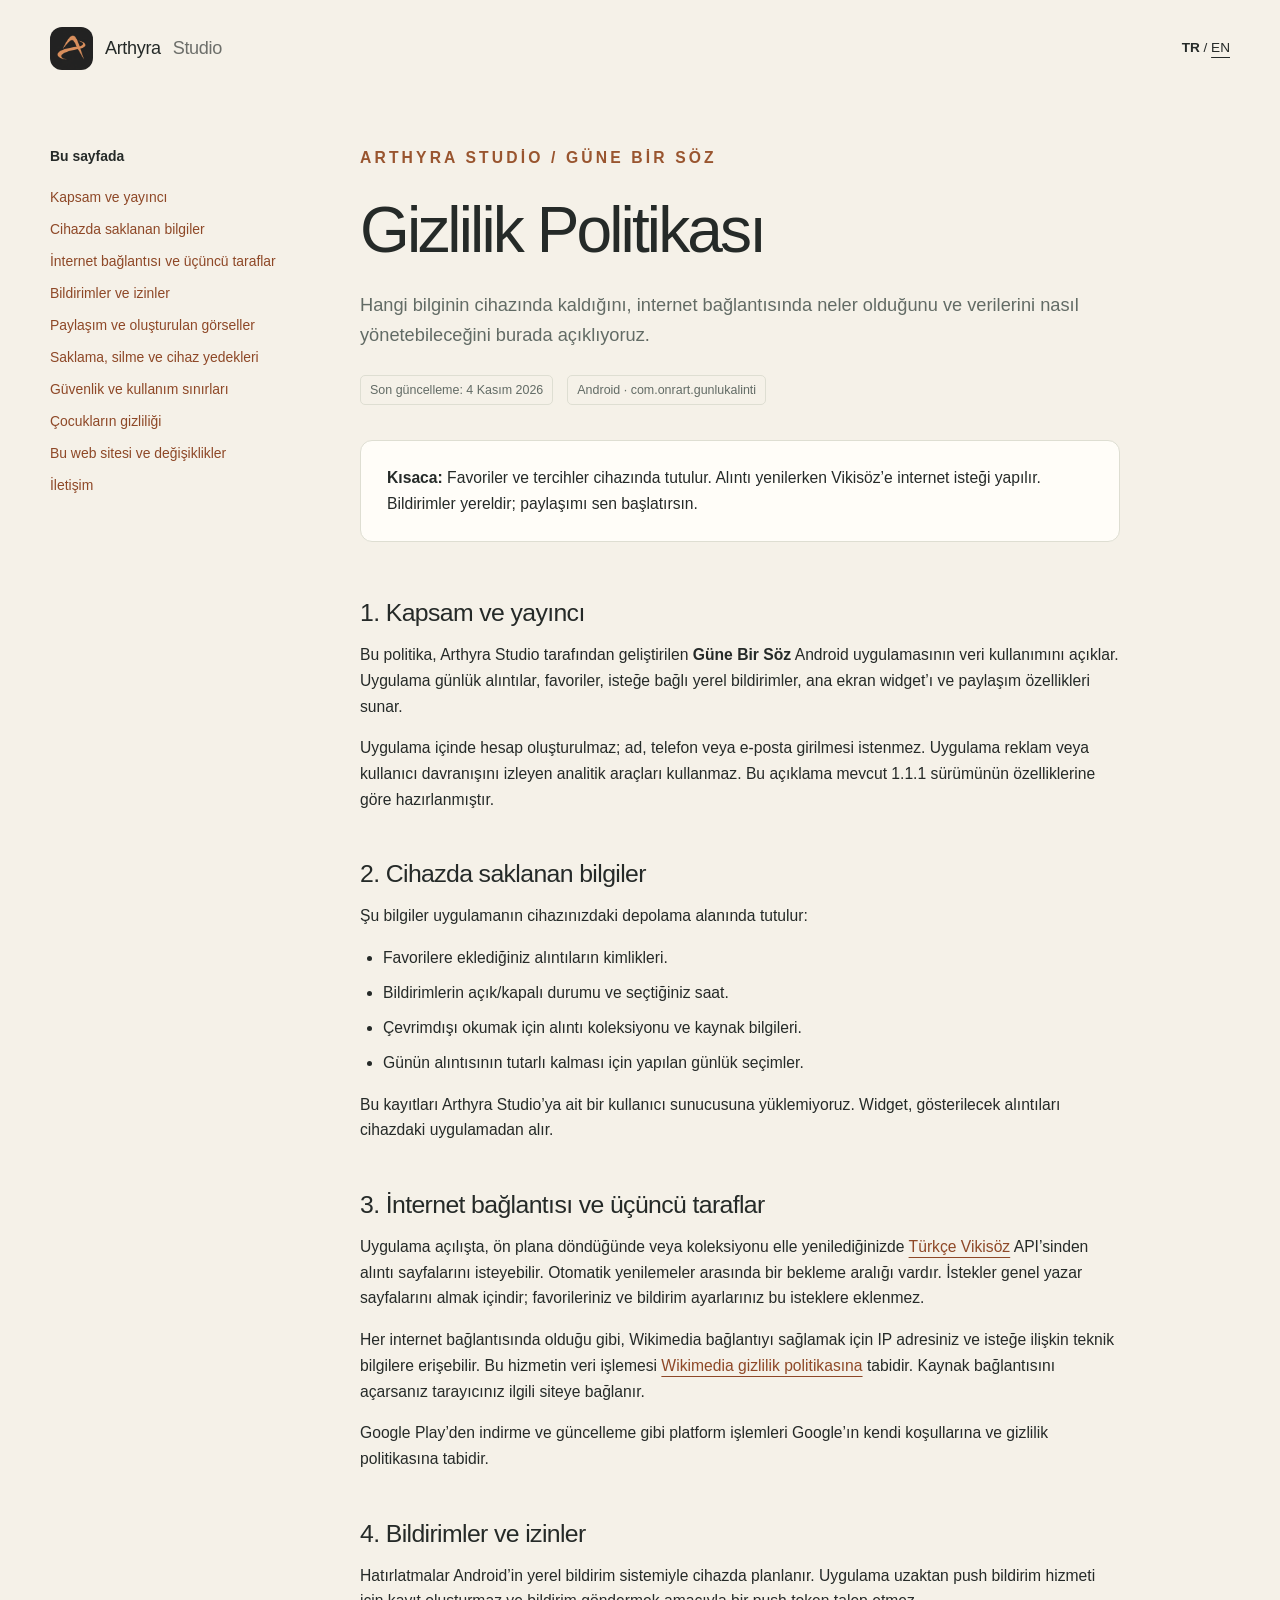
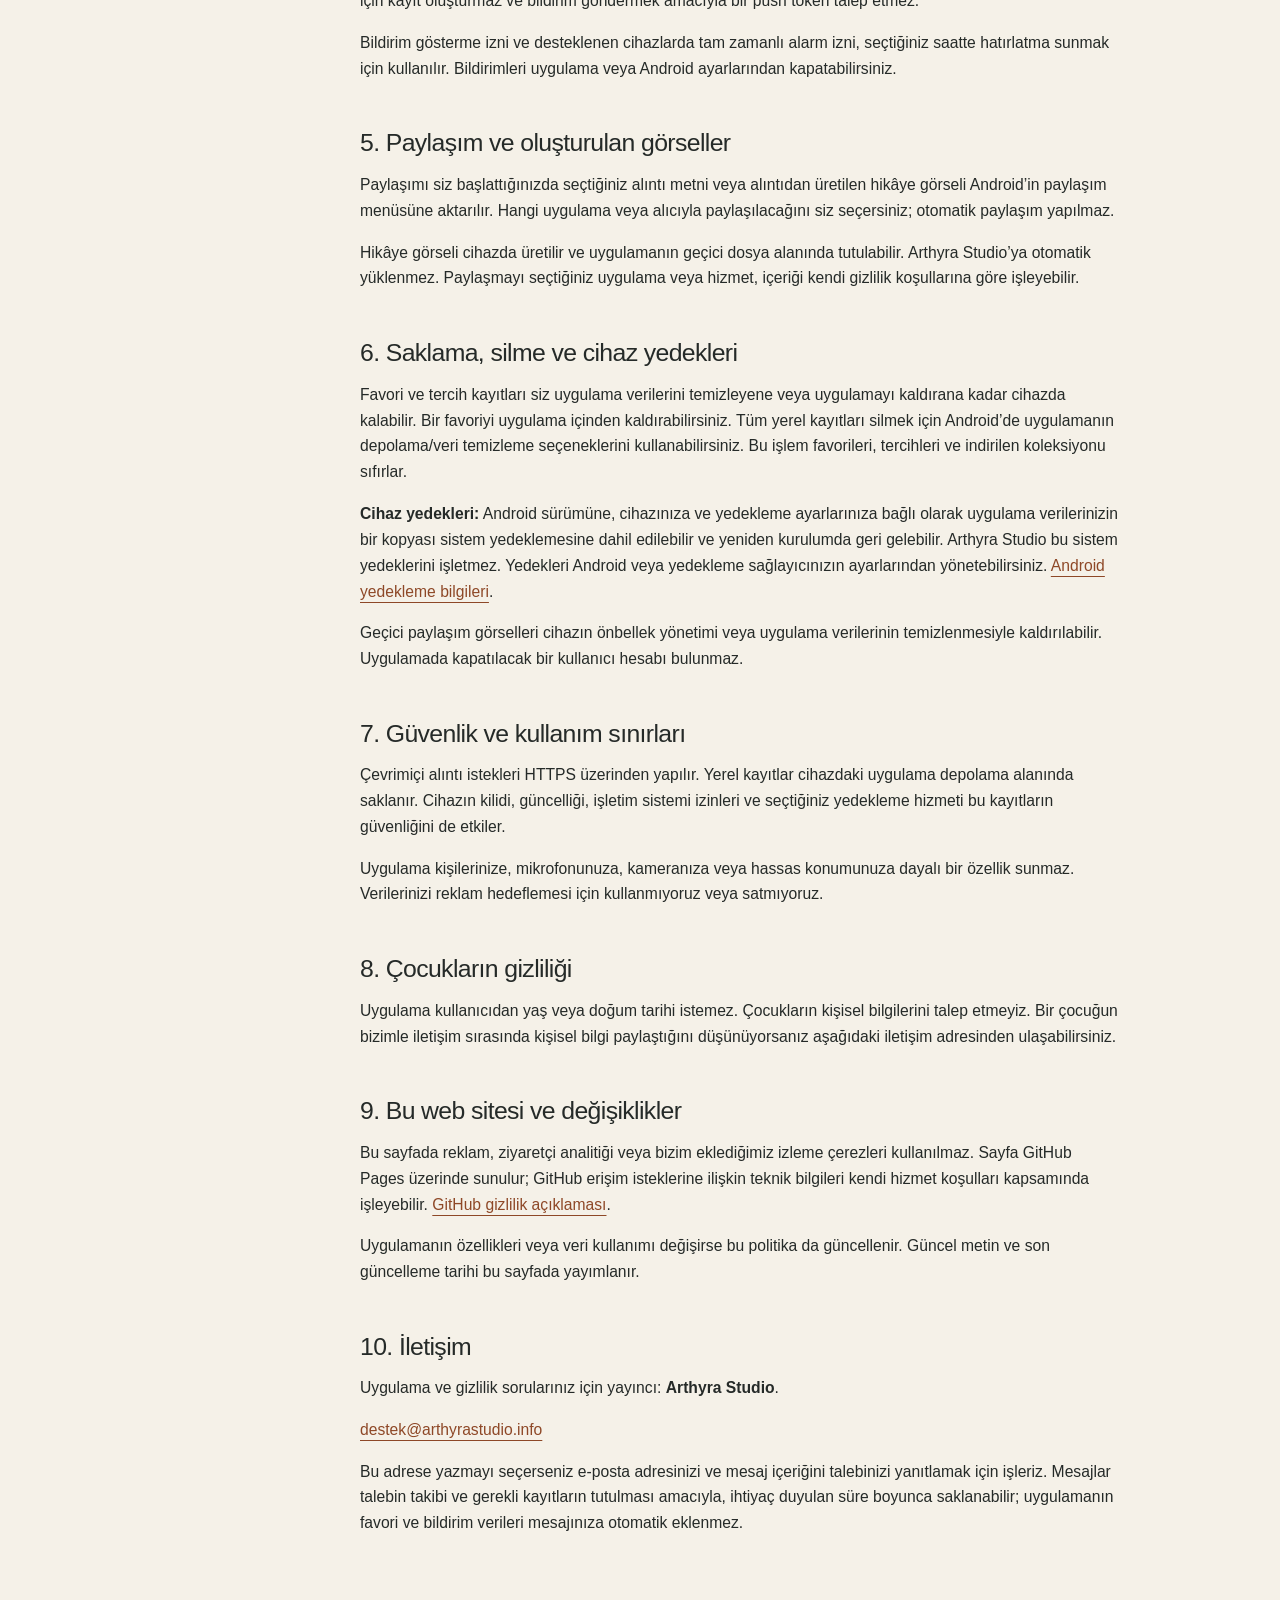
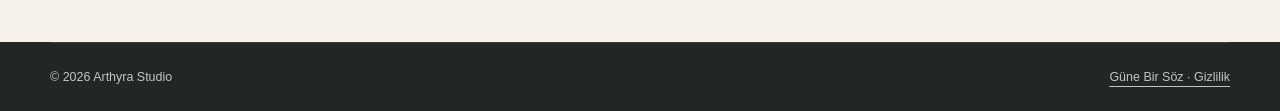
==== docs/gunebirsoz/gizlilik/index.html @ c666ee83 "Arthyra Studio sitesi ve Güne Bir Söz gizlilik politikaları" ====
<!doctype html><html lang="tr"><head><meta charset="utf-8"><meta name="viewport" content="width=device-width,initial-scale=1"><title>Güne Bir Söz — Gizlilik Politikası | Arthyra Studio</title><meta name="description" content="Hangi bilginin cihazında kaldığını, internet bağlantısında neler olduğunu ve verilerini nasıl yönetebileceğini burada açıklıyoruz."><meta name="theme-color" content="#222724"><link rel="icon" type="image/png" href="../../assets/arthyra-icon.png"><link rel="stylesheet" href="../../assets/site.css"></head><body><a class="skip" href="#main">İçeriğe geç</a><header class="wrap header"><a class="brand" href="../../" aria-label="Arthyra Studio"><img src="../../assets/arthyra-icon.png" width="43" height="43" alt="">Arthyra <span>Studio</span></a><nav class="language" aria-label="Language"><a href="../gizlilik/" aria-current="page" lang="tr">TR</a> / <a href="../privacy/" lang="en">EN</a></nav></header><main class="wrap policy" id="main"><div class="policy-layout"><aside class="policy-index" aria-label="İçindekiler"><strong>Bu sayfada</strong><a href="#kapsam">Kapsam ve yayıncı</a><a href="#yerel">Cihazda saklanan bilgiler</a><a href="#internet">İnternet bağlantısı ve üçüncü taraflar</a><a href="#bildirim">Bildirimler ve izinler</a><a href="#paylasim">Paylaşım ve oluşturulan görseller</a><a href="#saklama">Saklama, silme ve cihaz yedekleri</a><a href="#guvenlik">Güvenlik ve kullanım sınırları</a><a href="#cocuklar">Çocukların gizliliği</a><a href="#site">Bu web sitesi ve değişiklikler</a><a href="#iletisim">İletişim</a></aside><article><p class="eyebrow">Arthyra Studio / Güne Bir Söz</p><h1>Gizlilik Politikası</h1><p class="lead">Hangi bilginin cihazında kaldığını, internet bağlantısında neler olduğunu ve verilerini nasıl yönetebileceğini burada açıklıyoruz.</p><div class="meta"><span>Son güncelleme: 4 Kasım 2026</span><span>Android · com.onrart.gunlukalinti</span></div><div class="summary"><p><strong>Kısaca:</strong> Favoriler ve tercihler cihazında tutulur. Alıntı yenilerken Vikisöz’e internet isteği yapılır. Bildirimler yereldir; paylaşımı sen başlatırsın.</p></div><section aria-labelledby="kapsam"><h2 id="kapsam">1. Kapsam ve yayıncı</h2><p>Bu politika, Arthyra Studio tarafından geliştirilen <strong>Güne Bir Söz</strong> Android uygulamasının veri kullanımını açıklar. Uygulama günlük alıntılar, favoriler, isteğe bağlı yerel bildirimler, ana ekran widget’ı ve paylaşım özellikleri sunar.</p><p>Uygulama içinde hesap oluşturulmaz; ad, telefon veya e-posta girilmesi istenmez. Uygulama reklam veya kullanıcı davranışını izleyen analitik araçları kullanmaz. Bu açıklama mevcut 1.1.1 sürümünün özelliklerine göre hazırlanmıştır.</p></section><section aria-labelledby="yerel"><h2 id="yerel">2. Cihazda saklanan bilgiler</h2><p>Şu bilgiler uygulamanın cihazınızdaki depolama alanında tutulur:</p><ul><li>Favorilere eklediğiniz alıntıların kimlikleri.</li><li>Bildirimlerin açık/kapalı durumu ve seçtiğiniz saat.</li><li>Çevrimdışı okumak için alıntı koleksiyonu ve kaynak bilgileri.</li><li>Günün alıntısının tutarlı kalması için yapılan günlük seçimler.</li></ul><p>Bu kayıtları Arthyra Studio’ya ait bir kullanıcı sunucusuna yüklemiyoruz. Widget, gösterilecek alıntıları cihazdaki uygulamadan alır.</p></section><section aria-labelledby="internet"><h2 id="internet">3. İnternet bağlantısı ve üçüncü taraflar</h2><p>Uygulama açılışta, ön plana döndüğünde veya koleksiyonu elle yenilediğinizde <a href="https://tr.wikiquote.org/">Türkçe Vikisöz</a> API’sinden alıntı sayfalarını isteyebilir. Otomatik yenilemeler arasında bir bekleme aralığı vardır. İstekler genel yazar sayfalarını almak içindir; favorileriniz ve bildirim ayarlarınız bu isteklere eklenmez.</p><p>Her internet bağlantısında olduğu gibi, Wikimedia bağlantıyı sağlamak için IP adresiniz ve isteğe ilişkin teknik bilgilere erişebilir. Bu hizmetin veri işlemesi <a href="https://foundation.wikimedia.org/wiki/Policy:Privacy_policy">Wikimedia gizlilik politikasına</a> tabidir. Kaynak bağlantısını açarsanız tarayıcınız ilgili siteye bağlanır.</p><p>Google Play’den indirme ve güncelleme gibi platform işlemleri Google’ın kendi koşullarına ve gizlilik politikasına tabidir.</p></section><section aria-labelledby="bildirim"><h2 id="bildirim">4. Bildirimler ve izinler</h2><p>Hatırlatmalar Android’in yerel bildirim sistemiyle cihazda planlanır. Uygulama uzaktan push bildirim hizmeti için kayıt oluşturmaz ve bildirim göndermek amacıyla bir push token talep etmez.</p><p>Bildirim gösterme izni ve desteklenen cihazlarda tam zamanlı alarm izni, seçtiğiniz saatte hatırlatma sunmak için kullanılır. Bildirimleri uygulama veya Android ayarlarından kapatabilirsiniz.</p></section><section aria-labelledby="paylasim"><h2 id="paylasim">5. Paylaşım ve oluşturulan görseller</h2><p>Paylaşımı siz başlattığınızda seçtiğiniz alıntı metni veya alıntıdan üretilen hikâye görseli Android’in paylaşım menüsüne aktarılır. Hangi uygulama veya alıcıyla paylaşılacağını siz seçersiniz; otomatik paylaşım yapılmaz.</p><p>Hikâye görseli cihazda üretilir ve uygulamanın geçici dosya alanında tutulabilir. Arthyra Studio’ya otomatik yüklenmez. Paylaşmayı seçtiğiniz uygulama veya hizmet, içeriği kendi gizlilik koşullarına göre işleyebilir.</p></section><section aria-labelledby="saklama"><h2 id="saklama">6. Saklama, silme ve cihaz yedekleri</h2><p>Favori ve tercih kayıtları siz uygulama verilerini temizleyene veya uygulamayı kaldırana kadar cihazda kalabilir. Bir favoriyi uygulama içinden kaldırabilirsiniz. Tüm yerel kayıtları silmek için Android’de uygulamanın depolama/veri temizleme seçeneklerini kullanabilirsiniz. Bu işlem favorileri, tercihleri ve indirilen koleksiyonu sıfırlar.</p><p><strong>Cihaz yedekleri:</strong> Android sürümüne, cihazınıza ve yedekleme ayarlarınıza bağlı olarak uygulama verilerinizin bir kopyası sistem yedeklemesine dahil edilebilir ve yeniden kurulumda geri gelebilir. Arthyra Studio bu sistem yedeklerini işletmez. Yedekleri Android veya yedekleme sağlayıcınızın ayarlarından yönetebilirsiniz. <a href="https://support.google.com/android/answer/2819582?hl=tr">Android yedekleme bilgileri</a>.</p><p>Geçici paylaşım görselleri cihazın önbellek yönetimi veya uygulama verilerinin temizlenmesiyle kaldırılabilir. Uygulamada kapatılacak bir kullanıcı hesabı bulunmaz.</p></section><section aria-labelledby="guvenlik"><h2 id="guvenlik">7. Güvenlik ve kullanım sınırları</h2><p>Çevrimiçi alıntı istekleri HTTPS üzerinden yapılır. Yerel kayıtlar cihazdaki uygulama depolama alanında saklanır. Cihazın kilidi, güncelliği, işletim sistemi izinleri ve seçtiğiniz yedekleme hizmeti bu kayıtların güvenliğini de etkiler.</p><p>Uygulama kişilerinize, mikrofonunuza, kameranıza veya hassas konumunuza dayalı bir özellik sunmaz. Verilerinizi reklam hedeflemesi için kullanmıyoruz veya satmıyoruz.</p></section><section aria-labelledby="cocuklar"><h2 id="cocuklar">8. Çocukların gizliliği</h2><p>Uygulama kullanıcıdan yaş veya doğum tarihi istemez. Çocukların kişisel bilgilerini talep etmeyiz. Bir çocuğun bizimle iletişim sırasında kişisel bilgi paylaştığını düşünüyorsanız aşağıdaki iletişim adresinden ulaşabilirsiniz.</p></section><section aria-labelledby="site"><h2 id="site">9. Bu web sitesi ve değişiklikler</h2><p>Bu sayfada reklam, ziyaretçi analitiği veya bizim eklediğimiz izleme çerezleri kullanılmaz. Sayfa GitHub Pages üzerinde sunulur; GitHub erişim isteklerine ilişkin teknik bilgileri kendi hizmet koşulları kapsamında işleyebilir. <a href="https://docs.github.com/en/site-policy/privacy-policies/github-general-privacy-statement">GitHub gizlilik açıklaması</a>.</p><p>Uygulamanın özellikleri veya veri kullanımı değişirse bu politika da güncellenir. Güncel metin ve son güncelleme tarihi bu sayfada yayımlanır.</p></section><section aria-labelledby="iletisim"><h2 id="iletisim">10. İletişim</h2><p>Uygulama ve gizlilik sorularınız için yayıncı: <strong>Arthyra Studio</strong>.</p><p><a href="mailto:destek@arthyrastudio.info">destek@arthyrastudio.info</a></p><p>Bu adrese yazmayı seçerseniz e-posta adresinizi ve mesaj içeriğini talebinizi yanıtlamak için işleriz. Mesajlar talebin takibi ve gerekli kayıtların tutulması amacıyla, ihtiyaç duyulan süre boyunca saklanabilir; uygulamanın favori ve bildirim verileri mesajınıza otomatik eklenmez.</p></section></article></div></main><div class="dark"><footer class="wrap footer"><span>© 2026 Arthyra Studio</span><a href="../../gunebirsoz/gizlilik/">Güne Bir Söz · Gizlilik</a></footer></div></body></html>
---- docs/assets/site.css ----
@charset "UTF-8";
:root{--ink:#252a28;--muted:#626b65;--cream:#f5f1e8;--paper:#fffdf8;--copper:#e7aa7b;--line:#deded2;--dark:#222724;--darkmuted:#b9c2ba;color-scheme:light;font-family:Inter,"Segoe UI",Arial,sans-serif}*{box-sizing:border-box}html{scroll-behavior:smooth}body{margin:0;color:var(--ink);background:var(--cream);line-height:1.65}a{color:inherit;text-underline-offset:5px}a:focus-visible,summary:focus-visible{outline:3px solid #b7562f;outline-offset:6px}img{max-width:100%;height:auto}h1,h2,h3,p{margin-top:0}h1,h2{line-height:1.12;letter-spacing:-.045em}h1{font-size:clamp(3rem,6.6vw,6.4rem);font-weight:500}h2{font-size:clamp(2rem,4vw,3.3rem);font-weight:500}h3{font-size:1.25rem}button,a{touch-action:manipulation}.wrap{width:min(1180px,calc(100% - 64px));margin:auto}.skip{position:absolute;left:16px;top:-100px;padding:12px;background:white;color:#222;z-index:20}.skip:focus{top:16px}.draft{padding:8px 20px;background:#f0d5bc;text-align:center;color:#4e3526;font-size:.83rem}.header{display:flex;align-items:center;justify-content:space-between;gap:24px;padding:27px 0}.brand{display:inline-flex;align-items:center;gap:12px;text-decoration:none;font-size:1.13rem;letter-spacing:-.02em;white-space:nowrap}.brand img{width:43px;height:43px;border-radius:12px}.brand span{font-weight:400;opacity:.65}.nav{display:flex;flex-wrap:wrap;gap:28px;font-size:.9rem}.nav a{text-decoration:none}.nav a:hover{text-decoration:underline}.dark{background:var(--dark);color:var(--cream)}.hero{display:grid;grid-template-columns:1.35fr .75fr;align-items:center;gap:50px;padding:80px 0 105px}.eyebrow{text-transform:uppercase;letter-spacing:.2em;font-size:.72rem;font-weight:650;margin-bottom:24px;color:var(--copper)}.hero h1{max-width:800px;margin-bottom:28px}.hero h1 em{color:var(--copper);font-family:Georgia,serif;font-weight:400}.intro{max-width:560px;font-size:1.12rem;color:#c5ccc5;margin-bottom:36px}.arrowlink{display:inline-flex;align-items:center;gap:30px;text-decoration:none;border-bottom:1px solid #9cafa260;padding-bottom:10px}.arrowlink span{color:var(--copper);font-size:1.5rem}.hero-mark{border:1px solid #d0bca52b;border-radius:38px;padding:25px;background:#272727;transform:rotate(-5deg);box-shadow:0 25px 60px #0002}.hero-mark img{display:block;transform:rotate(5deg);border-radius:18px}.section{padding:86px 0}.section-head{display:flex;justify-content:space-between;align-items:end;gap:30px;margin-bottom:40px}.section-head p{max-width:360px;color:var(--muted);font-size:.95rem}.section-head h2{margin-bottom:0}.section .eyebrow,.policy .eyebrow{color:#99552f}.app{display:grid;grid-template-columns:1fr 1fr;gap:70px;align-items:center;padding:46px;border:1px solid var(--line);border-radius:28px;background:var(--paper)}.app-header{display:flex;align-items:center;gap:18px;margin-bottom:22px}.app-header img{width:72px;border-radius:19px}.app-header h3{font-size:1.9rem;letter-spacing:-.04em;margin-bottom:1px}.app-header p{font-size:.85rem;color:var(--muted);margin-bottom:0}.features{list-style:none;padding:0;display:grid;grid-template-columns:1fr 1fr;gap:12px 24px;margin:25px 0 32px;font-size:.92rem}.features li:before{content:"↗";color:#a75733;margin-right:10px}.button{display:inline-block;background:var(--ink);color:var(--paper);padding:13px 21px;border-radius:8px;font-size:.9rem;text-decoration:none}.button:hover{background:#3c4840}.quote-sample{position:relative;background:#f3e9dc;padding:39px;border-radius:20px;border:1px solid #eadcc8}.quote-sample .small{font-size:.75rem;color:#8f6c53;letter-spacing:.14em;text-transform:uppercase}.quote-sample blockquote{font:clamp(1.55rem,2.5vw,2.1rem)/1.4 Georgia,serif;letter-spacing:-.02em;margin:25px 0;color:#4c392c}.quote-sample cite{font-style:normal;font-size:.9rem;color:#9b512e}.quote-caption{margin:20px 0 0;font-size:.72rem;color:#8e7f70}.principles{border-top:1px solid var(--line);display:grid;grid-template-columns:1fr 1fr 1fr;gap:45px;padding-top:36px}.number{color:#a55935;letter-spacing:.12em;font-size:.75rem}.principles h3{margin:18px 0 10px}.principles p{color:var(--muted);font-size:.94rem}.contact{padding:68px 0;display:flex;align-items:center;justify-content:space-between;gap:35px;border-top:1px solid var(--line)}.contact h2{font-size:2.3rem;margin-bottom:12px}.contact p{margin-bottom:0;color:var(--muted)}.contact-address{font-size:clamp(1rem,2.7vw,1.5rem);overflow-wrap:anywhere}.footer{padding:24px 0;border-top:1px solid #ffffff1c;display:flex;justify-content:space-between;gap:30px;color:#c0c7c0;font-size:.78rem}.footer a{color:inherit}.policy{padding:48px 0 90px}.policy-layout{display:grid;grid-template-columns:240px minmax(0,760px);gap:70px;align-items:start}.policy-index{position:sticky;top:35px;font-size:.87rem}.policy-index strong{display:block;margin-bottom:18px}.policy-index a{display:block;margin:9px 0;color:var(--muted);text-decoration:none}.policy-index a:hover{color:var(--ink);text-decoration:underline}.policy h1{font-size:clamp(2.5rem,5vw,4.4rem);margin:15px 0 23px}.policy .lead{font-size:1.14rem;color:var(--muted)}.meta{display:flex;gap:14px;flex-wrap:wrap;font-size:.78rem;color:var(--muted);margin:25px 0 35px}.meta span{border:1px solid var(--line);border-radius:5px;padding:4px 9px}.policy h2{font-size:1.55rem;letter-spacing:-.025em;padding-top:32px;margin:15px 0 15px;scroll-margin-top:25px}.policy p,.policy li{font-size:.98rem}.policy ul{padding-left:23px}.policy li{margin:9px 0}.policy a{color:#8e4827;overflow-wrap:anywhere}.summary{padding:24px 26px;background:var(--paper);border:1px solid var(--line);border-radius:12px;margin:25px 0}.summary p:last-child{margin-bottom:0}.policy .fine{font-size:.85rem;color:var(--muted)}.language{white-space:nowrap;font-size:.85rem}.language a[aria-current]{font-weight:700;text-decoration:none}.missing-contact{border-bottom:1px dashed #b15c33;padding-bottom:5px;color:#8a4f2d}.policy table{border-collapse:collapse;width:100%;font-size:.91rem;margin:22px 0}.policy th,.policy td{padding:12px 10px;text-align:left;border-bottom:1px solid var(--line);vertical-align:top}.policy th{font-weight:600}.policy th:first-child,.policy td:first-child{padding-left:0}.policy td:last-child,.policy th:last-child{padding-right:0}
@media(max-width:900px){.wrap{width:min(100% - 40px,760px)}.hero{grid-template-columns:1fr .6fr;gap:25px;padding:55px 0 70px}.hero-mark{padding:12px;border-radius:24px}.app{gap:30px;padding:28px}.policy-layout{grid-template-columns:1fr;gap:20px}.policy-index{position:static;border-bottom:1px solid var(--line);padding-bottom:18px;display:flex;flex-wrap:wrap;gap:6px 18px}.policy-index strong{width:100%;margin-bottom:4px}.policy-index a{margin:3px 0}.principles{gap:25px}.section{padding:60px 0}}
@media(max-width:640px){.header{padding:20px 0;align-items:flex-start}.brand{font-size:1rem;gap:9px}.brand img{width:35px;height:35px}.nav{gap:10px 16px;justify-content:flex-end;font-size:.8rem;max-width:150px}.hero{grid-template-columns:1fr;padding:40px 0 55px}.hero h1{font-size:3.45rem}.hero-mark{display:none}.intro{font-size:1.03rem}.section-head{display:block}.section-head p{margin-top:20px}.app{grid-template-columns:1fr;padding:23px;gap:28px}.quote-sample{padding:28px}.features{gap:10px 14px;font-size:.85rem}.principles{grid-template-columns:1fr;gap:15px}.principles h3{margin-top:9px}.contact{display:block;padding:42px 0}.contact-address{margin-top:24px}.footer{flex-direction:column;gap:8px}.policy{padding-top:23px}.policy h1{font-size:2.7rem}.policy-index{font-size:.79rem}.policy td,.policy th{font-size:.82rem;padding:10px 7px}.language{font-size:.8rem}.summary{padding:19px}.policy h2{padding-top:23px}.draft{font-size:.72rem}.policy .lead{font-size:1.03rem}}
@media(prefers-reduced-motion:reduce){html{scroll-behavior:auto}*,*:before,*:after{animation:none!important;transition:none!important}}
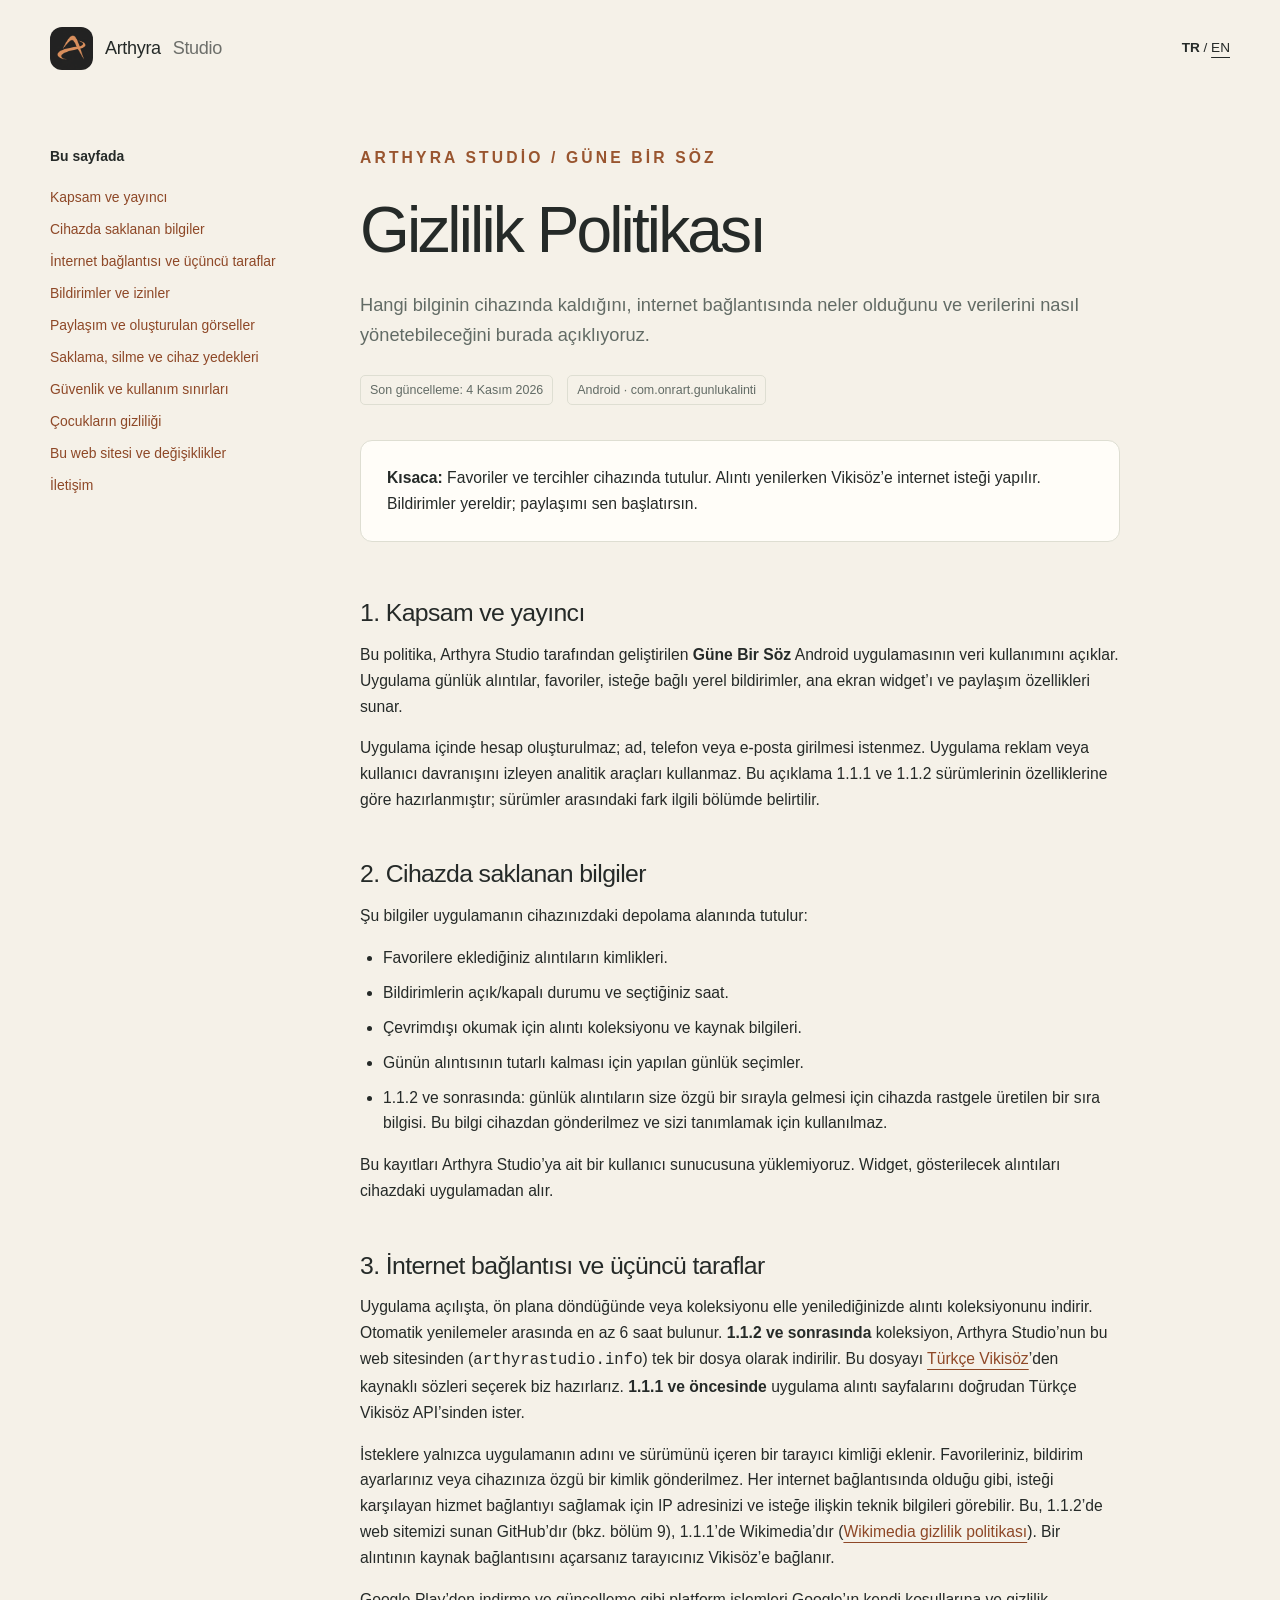
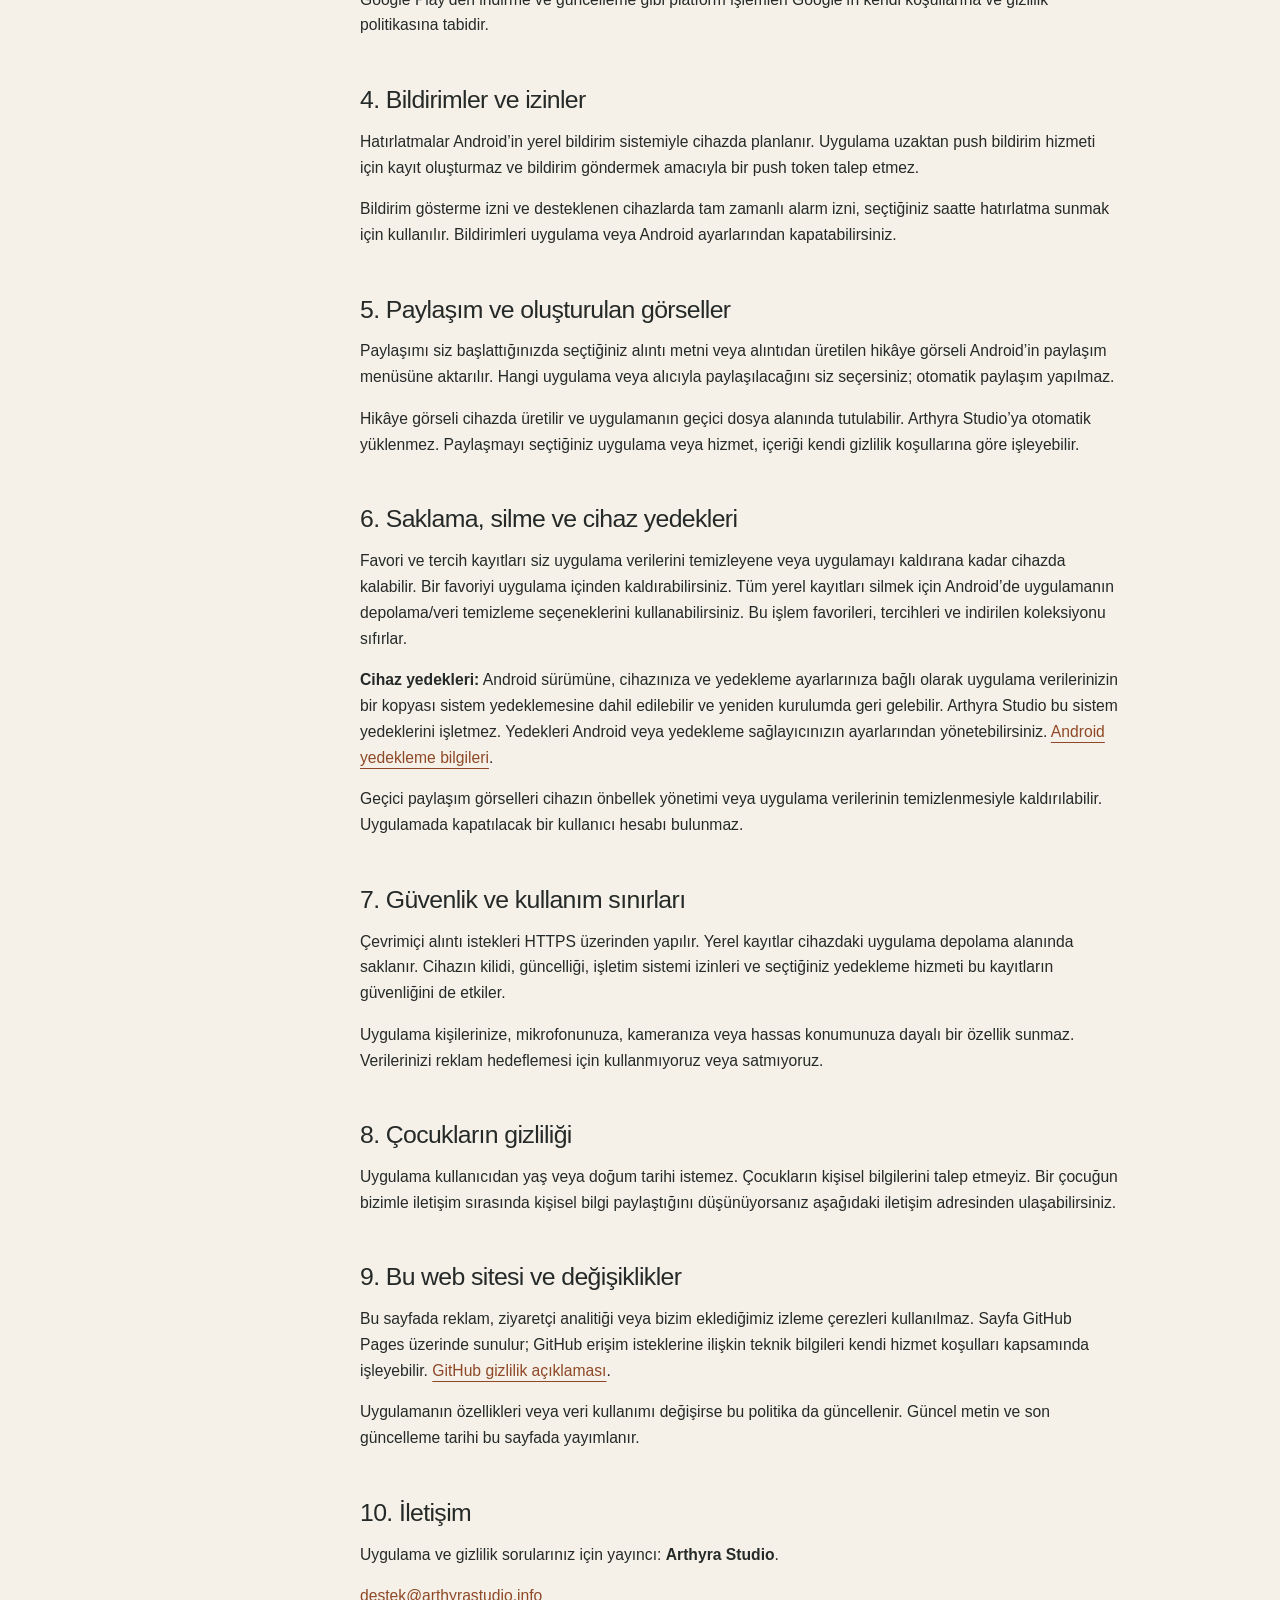
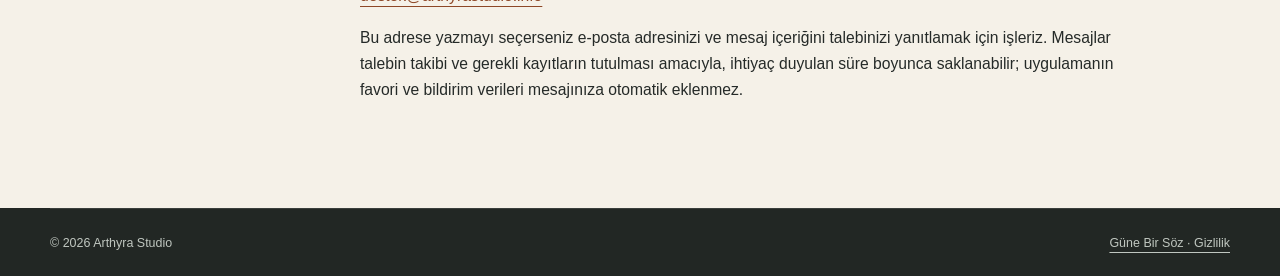
==== commit fe21f752: "Güne Bir Söz söz kataloğunu yayımla, gizlilik metnini güncelle docs/gunebirsoz/sozler-v1.json: Türkç" ====
--- a/docs/gunebirsoz/gizlilik/index.html
+++ b/docs/gunebirsoz/gizlilik/index.html
@@ -1 +1 @@
-<!doctype html><html lang="tr"><head><meta charset="utf-8"><meta name="viewport" content="width=device-width,initial-scale=1"><title>Güne Bir Söz — Gizlilik Politikası | Arthyra Studio</title><meta name="description" content="Hangi bilginin cihazında kaldığını, internet bağlantısında neler olduğunu ve verilerini nasıl yönetebileceğini burada açıklıyoruz."><meta name="theme-color" content="#222724"><link rel="icon" type="image/png" href="../../assets/arthyra-icon.png"><link rel="stylesheet" href="../../assets/site.css"></head><body><a class="skip" href="#main">İçeriğe geç</a><header class="wrap header"><a class="brand" href="../../" aria-label="Arthyra Studio"><img src="../../assets/arthyra-icon.png" width="43" height="43" alt="">Arthyra <span>Studio</span></a><nav class="language" aria-label="Language"><a href="../gizlilik/" aria-current="page" lang="tr">TR</a> / <a href="../privacy/" lang="en">EN</a></nav></header><main class="wrap policy" id="main"><div class="policy-layout"><aside class="policy-index" aria-label="İçindekiler"><strong>Bu sayfada</strong><a href="#kapsam">Kapsam ve yayıncı</a><a href="#yerel">Cihazda saklanan bilgiler</a><a href="#internet">İnternet bağlantısı ve üçüncü taraflar</a><a href="#bildirim">Bildirimler ve izinler</a><a href="#paylasim">Paylaşım ve oluşturulan görseller</a><a href="#saklama">Saklama, silme ve cihaz yedekleri</a><a href="#guvenlik">Güvenlik ve kullanım sınırları</a><a href="#cocuklar">Çocukların gizliliği</a><a href="#site">Bu web sitesi ve değişiklikler</a><a href="#iletisim">İletişim</a></aside><article><p class="eyebrow">Arthyra Studio / Güne Bir Söz</p><h1>Gizlilik Politikası</h1><p class="lead">Hangi bilginin cihazında kaldığını, internet bağlantısında neler olduğunu ve verilerini nasıl yönetebileceğini burada açıklıyoruz.</p><div class="meta"><span>Son güncelleme: 4 Kasım 2026</span><span>Android · com.onrart.gunlukalinti</span></div><div class="summary"><p><strong>Kısaca:</strong> Favoriler ve tercihler cihazında tutulur. Alıntı yenilerken Vikisöz’e internet isteği yapılır. Bildirimler yereldir; paylaşımı sen başlatırsın.</p></div><section aria-labelledby="kapsam"><h2 id="kapsam">1. Kapsam ve yayıncı</h2><p>Bu politika, Arthyra Studio tarafından geliştirilen <strong>Güne Bir Söz</strong> Android uygulamasının veri kullanımını açıklar. Uygulama günlük alıntılar, favoriler, isteğe bağlı yerel bildirimler, ana ekran widget’ı ve paylaşım özellikleri sunar.</p><p>Uygulama içinde hesap oluşturulmaz; ad, telefon veya e-posta girilmesi istenmez. Uygulama reklam veya kullanıcı davranışını izleyen analitik araçları kullanmaz. Bu açıklama mevcut 1.1.1 sürümünün özelliklerine göre hazırlanmıştır.</p></section><section aria-labelledby="yerel"><h2 id="yerel">2. Cihazda saklanan bilgiler</h2><p>Şu bilgiler uygulamanın cihazınızdaki depolama alanında tutulur:</p><ul><li>Favorilere eklediğiniz alıntıların kimlikleri.</li><li>Bildirimlerin açık/kapalı durumu ve seçtiğiniz saat.</li><li>Çevrimdışı okumak için alıntı koleksiyonu ve kaynak bilgileri.</li><li>Günün alıntısının tutarlı kalması için yapılan günlük seçimler.</li></ul><p>Bu kayıtları Arthyra Studio’ya ait bir kullanıcı sunucusuna yüklemiyoruz. Widget, gösterilecek alıntıları cihazdaki uygulamadan alır.</p></section><section aria-labelledby="internet"><h2 id="internet">3. İnternet bağlantısı ve üçüncü taraflar</h2><p>Uygulama açılışta, ön plana döndüğünde veya koleksiyonu elle yenilediğinizde <a href="https://tr.wikiquote.org/">Türkçe Vikisöz</a> API’sinden alıntı sayfalarını isteyebilir. Otomatik yenilemeler arasında bir bekleme aralığı vardır. İstekler genel yazar sayfalarını almak içindir; favorileriniz ve bildirim ayarlarınız bu isteklere eklenmez.</p><p>Her internet bağlantısında olduğu gibi, Wikimedia bağlantıyı sağlamak için IP adresiniz ve isteğe ilişkin teknik bilgilere erişebilir. Bu hizmetin veri işlemesi <a href="https://foundation.wikimedia.org/wiki/Policy:Privacy_policy">Wikimedia gizlilik politikasına</a> tabidir. Kaynak bağlantısını açarsanız tarayıcınız ilgili siteye bağlanır.</p><p>Google Play’den indirme ve güncelleme gibi platform işlemleri Google’ın kendi koşullarına ve gizlilik politikasına tabidir.</p></section><section aria-labelledby="bildirim"><h2 id="bildirim">4. Bildirimler ve izinler</h2><p>Hatırlatmalar Android’in yerel bildirim sistemiyle cihazda planlanır. Uygulama uzaktan push bildirim hizmeti için kayıt oluşturmaz ve bildirim göndermek amacıyla bir push token talep etmez.</p><p>Bildirim gösterme izni ve desteklenen cihazlarda tam zamanlı alarm izni, seçtiğiniz saatte hatırlatma sunmak için kullanılır. Bildirimleri uygulama veya Android ayarlarından kapatabilirsiniz.</p></section><section aria-labelledby="paylasim"><h2 id="paylasim">5. Paylaşım ve oluşturulan görseller</h2><p>Paylaşımı siz başlattığınızda seçtiğiniz alıntı metni veya alıntıdan üretilen hikâye görseli Android’in paylaşım menüsüne aktarılır. Hangi uygulama veya alıcıyla paylaşılacağını siz seçersiniz; otomatik paylaşım yapılmaz.</p><p>Hikâye görseli cihazda üretilir ve uygulamanın geçici dosya alanında tutulabilir. Arthyra Studio’ya otomatik yüklenmez. Paylaşmayı seçtiğiniz uygulama veya hizmet, içeriği kendi gizlilik koşullarına göre işleyebilir.</p></section><section aria-labelledby="saklama"><h2 id="saklama">6. Saklama, silme ve cihaz yedekleri</h2><p>Favori ve tercih kayıtları siz uygulama verilerini temizleyene veya uygulamayı kaldırana kadar cihazda kalabilir. Bir favoriyi uygulama içinden kaldırabilirsiniz. Tüm yerel kayıtları silmek için Android’de uygulamanın depolama/veri temizleme seçeneklerini kullanabilirsiniz. Bu işlem favorileri, tercihleri ve indirilen koleksiyonu sıfırlar.</p><p><strong>Cihaz yedekleri:</strong> Android sürümüne, cihazınıza ve yedekleme ayarlarınıza bağlı olarak uygulama verilerinizin bir kopyası sistem yedeklemesine dahil edilebilir ve yeniden kurulumda geri gelebilir. Arthyra Studio bu sistem yedeklerini işletmez. Yedekleri Android veya yedekleme sağlayıcınızın ayarlarından yönetebilirsiniz. <a href="https://support.google.com/android/answer/2819582?hl=tr">Android yedekleme bilgileri</a>.</p><p>Geçici paylaşım görselleri cihazın önbellek yönetimi veya uygulama verilerinin temizlenmesiyle kaldırılabilir. Uygulamada kapatılacak bir kullanıcı hesabı bulunmaz.</p></section><section aria-labelledby="guvenlik"><h2 id="guvenlik">7. Güvenlik ve kullanım sınırları</h2><p>Çevrimiçi alıntı istekleri HTTPS üzerinden yapılır. Yerel kayıtlar cihazdaki uygulama depolama alanında saklanır. Cihazın kilidi, güncelliği, işletim sistemi izinleri ve seçtiğiniz yedekleme hizmeti bu kayıtların güvenliğini de etkiler.</p><p>Uygulama kişilerinize, mikrofonunuza, kameranıza veya hassas konumunuza dayalı bir özellik sunmaz. Verilerinizi reklam hedeflemesi için kullanmıyoruz veya satmıyoruz.</p></section><section aria-labelledby="cocuklar"><h2 id="cocuklar">8. Çocukların gizliliği</h2><p>Uygulama kullanıcıdan yaş veya doğum tarihi istemez. Çocukların kişisel bilgilerini talep etmeyiz. Bir çocuğun bizimle iletişim sırasında kişisel bilgi paylaştığını düşünüyorsanız aşağıdaki iletişim adresinden ulaşabilirsiniz.</p></section><section aria-labelledby="site"><h2 id="site">9. Bu web sitesi ve değişiklikler</h2><p>Bu sayfada reklam, ziyaretçi analitiği veya bizim eklediğimiz izleme çerezleri kullanılmaz. Sayfa GitHub Pages üzerinde sunulur; GitHub erişim isteklerine ilişkin teknik bilgileri kendi hizmet koşulları kapsamında işleyebilir. <a href="https://docs.github.com/en/site-policy/privacy-policies/github-general-privacy-statement">GitHub gizlilik açıklaması</a>.</p><p>Uygulamanın özellikleri veya veri kullanımı değişirse bu politika da güncellenir. Güncel metin ve son güncelleme tarihi bu sayfada yayımlanır.</p></section><section aria-labelledby="iletisim"><h2 id="iletisim">10. İletişim</h2><p>Uygulama ve gizlilik sorularınız için yayıncı: <strong>Arthyra Studio</strong>.</p><p><a href="mailto:destek@arthyrastudio.info">destek@arthyrastudio.info</a></p><p>Bu adrese yazmayı seçerseniz e-posta adresinizi ve mesaj içeriğini talebinizi yanıtlamak için işleriz. Mesajlar talebin takibi ve gerekli kayıtların tutulması amacıyla, ihtiyaç duyulan süre boyunca saklanabilir; uygulamanın favori ve bildirim verileri mesajınıza otomatik eklenmez.</p></section></article></div></main><div class="dark"><footer class="wrap footer"><span>© 2026 Arthyra Studio</span><a href="../../gunebirsoz/gizlilik/">Güne Bir Söz · Gizlilik</a></footer></div></body></html>+<!doctype html><html lang="tr"><head><meta charset="utf-8"><meta name="viewport" content="width=device-width,initial-scale=1"><title>Güne Bir Söz — Gizlilik Politikası | Arthyra Studio</title><meta name="description" content="Hangi bilginin cihazında kaldığını, internet bağlantısında neler olduğunu ve verilerini nasıl yönetebileceğini burada açıklıyoruz."><meta name="theme-color" content="#222724"><link rel="icon" type="image/png" href="../../assets/arthyra-icon.png"><link rel="stylesheet" href="../../assets/site.css"><link rel="canonical" href="https://arthyrastudio.info/gunebirsoz/gizlilik/"><link rel="alternate" hreflang="tr" href="https://arthyrastudio.info/gunebirsoz/gizlilik/"><link rel="alternate" hreflang="en" href="https://arthyrastudio.info/gunebirsoz/privacy/"><link rel="alternate" hreflang="x-default" href="https://arthyrastudio.info/gunebirsoz/gizlilik/"><meta property="og:type" content="website"><meta property="og:site_name" content="Arthyra Studio"><meta property="og:title" content="Güne Bir Söz — Gizlilik Politikası | Arthyra Studio"><meta property="og:description" content="Hangi bilginin cihazında kaldığını, internet bağlantısında neler olduğunu ve verilerini nasıl yönetebileceğini burada açıklıyoruz."><meta property="og:url" content="https://arthyrastudio.info/gunebirsoz/gizlilik/"><meta property="og:image" content="https://arthyrastudio.info/assets/og-image.jpg"><meta property="og:image:width" content="1200"><meta property="og:image:height" content="630"><meta property="og:image:alt" content="Arthyra Studio"><meta property="og:locale" content="tr_TR"><meta name="twitter:card" content="summary_large_image"></head><body><a class="skip" href="#main">İçeriğe geç</a><header class="wrap header"><a class="brand" href="../../" aria-label="Arthyra Studio"><img src="../../assets/arthyra-icon.png" width="43" height="43" alt="">Arthyra <span>Studio</span></a><nav class="language" aria-label="Language"><a href="../gizlilik/" aria-current="page" lang="tr">TR</a> / <a href="../privacy/" lang="en">EN</a></nav></header><main class="wrap policy" id="main"><div class="policy-layout"><aside class="policy-index" aria-label="İçindekiler"><strong>Bu sayfada</strong><a href="#kapsam">Kapsam ve yayıncı</a><a href="#yerel">Cihazda saklanan bilgiler</a><a href="#internet">İnternet bağlantısı ve üçüncü taraflar</a><a href="#bildirim">Bildirimler ve izinler</a><a href="#paylasim">Paylaşım ve oluşturulan görseller</a><a href="#saklama">Saklama, silme ve cihaz yedekleri</a><a href="#guvenlik">Güvenlik ve kullanım sınırları</a><a href="#cocuklar">Çocukların gizliliği</a><a href="#site">Bu web sitesi ve değişiklikler</a><a href="#iletisim">İletişim</a></aside><article><p class="eyebrow">Arthyra Studio / Güne Bir Söz</p><h1>Gizlilik Politikası</h1><p class="lead">Hangi bilginin cihazında kaldığını, internet bağlantısında neler olduğunu ve verilerini nasıl yönetebileceğini burada açıklıyoruz.</p><div class="meta"><span>Son güncelleme: 4 Kasım 2026</span><span>Android · com.onrart.gunlukalinti</span></div><div class="summary"><p><strong>Kısaca:</strong> Favoriler ve tercihler cihazında tutulur. Alıntı yenilerken Vikisöz’e internet isteği yapılır. Bildirimler yereldir; paylaşımı sen başlatırsın.</p></div><section aria-labelledby="kapsam"><h2 id="kapsam">1. Kapsam ve yayıncı</h2><p>Bu politika, Arthyra Studio tarafından geliştirilen <strong>Güne Bir Söz</strong> Android uygulamasının veri kullanımını açıklar. Uygulama günlük alıntılar, favoriler, isteğe bağlı yerel bildirimler, ana ekran widget’ı ve paylaşım özellikleri sunar.</p><p>Uygulama içinde hesap oluşturulmaz; ad, telefon veya e-posta girilmesi istenmez. Uygulama reklam veya kullanıcı davranışını izleyen analitik araçları kullanmaz. Bu açıklama 1.1.1 ve 1.1.2 sürümlerinin özelliklerine göre hazırlanmıştır; sürümler arasındaki fark ilgili bölümde belirtilir.</p></section><section aria-labelledby="yerel"><h2 id="yerel">2. Cihazda saklanan bilgiler</h2><p>Şu bilgiler uygulamanın cihazınızdaki depolama alanında tutulur:</p><ul><li>Favorilere eklediğiniz alıntıların kimlikleri.</li><li>Bildirimlerin açık/kapalı durumu ve seçtiğiniz saat.</li><li>Çevrimdışı okumak için alıntı koleksiyonu ve kaynak bilgileri.</li><li>Günün alıntısının tutarlı kalması için yapılan günlük seçimler.</li><li>1.1.2 ve sonrasında: günlük alıntıların size özgü bir sırayla gelmesi için cihazda rastgele üretilen bir sıra bilgisi. Bu bilgi cihazdan gönderilmez ve sizi tanımlamak için kullanılmaz.</li></ul><p>Bu kayıtları Arthyra Studio’ya ait bir kullanıcı sunucusuna yüklemiyoruz. Widget, gösterilecek alıntıları cihazdaki uygulamadan alır.</p></section><section aria-labelledby="internet"><h2 id="internet">3. İnternet bağlantısı ve üçüncü taraflar</h2><p>Uygulama açılışta, ön plana döndüğünde veya koleksiyonu elle yenilediğinizde alıntı koleksiyonunu indirir. Otomatik yenilemeler arasında en az 6 saat bulunur. <strong>1.1.2 ve sonrasında</strong> koleksiyon, Arthyra Studio’nun bu web sitesinden (<code>arthyrastudio.info</code>) tek bir dosya olarak indirilir. Bu dosyayı <a href="https://tr.wikiquote.org/">Türkçe Vikisöz</a>’den kaynaklı sözleri seçerek biz hazırlarız. <strong>1.1.1 ve öncesinde</strong> uygulama alıntı sayfalarını doğrudan Türkçe Vikisöz API’sinden ister.</p><p>İsteklere yalnızca uygulamanın adını ve sürümünü içeren bir tarayıcı kimliği eklenir. Favorileriniz, bildirim ayarlarınız veya cihazınıza özgü bir kimlik gönderilmez. Her internet bağlantısında olduğu gibi, isteği karşılayan hizmet bağlantıyı sağlamak için IP adresinizi ve isteğe ilişkin teknik bilgileri görebilir. Bu, 1.1.2’de web sitemizi sunan GitHub’dır (bkz. bölüm 9), 1.1.1’de Wikimedia’dır (<a href="https://foundation.wikimedia.org/wiki/Policy:Privacy_policy">Wikimedia gizlilik politikası</a>). Bir alıntının kaynak bağlantısını açarsanız tarayıcınız Vikisöz’e bağlanır.</p><p>Google Play’den indirme ve güncelleme gibi platform işlemleri Google’ın kendi koşullarına ve gizlilik politikasına tabidir.</p></section><section aria-labelledby="bildirim"><h2 id="bildirim">4. Bildirimler ve izinler</h2><p>Hatırlatmalar Android’in yerel bildirim sistemiyle cihazda planlanır. Uygulama uzaktan push bildirim hizmeti için kayıt oluşturmaz ve bildirim göndermek amacıyla bir push token talep etmez.</p><p>Bildirim gösterme izni ve desteklenen cihazlarda tam zamanlı alarm izni, seçtiğiniz saatte hatırlatma sunmak için kullanılır. Bildirimleri uygulama veya Android ayarlarından kapatabilirsiniz.</p></section><section aria-labelledby="paylasim"><h2 id="paylasim">5. Paylaşım ve oluşturulan görseller</h2><p>Paylaşımı siz başlattığınızda seçtiğiniz alıntı metni veya alıntıdan üretilen hikâye görseli Android’in paylaşım menüsüne aktarılır. Hangi uygulama veya alıcıyla paylaşılacağını siz seçersiniz; otomatik paylaşım yapılmaz.</p><p>Hikâye görseli cihazda üretilir ve uygulamanın geçici dosya alanında tutulabilir. Arthyra Studio’ya otomatik yüklenmez. Paylaşmayı seçtiğiniz uygulama veya hizmet, içeriği kendi gizlilik koşullarına göre işleyebilir.</p></section><section aria-labelledby="saklama"><h2 id="saklama">6. Saklama, silme ve cihaz yedekleri</h2><p>Favori ve tercih kayıtları siz uygulama verilerini temizleyene veya uygulamayı kaldırana kadar cihazda kalabilir. Bir favoriyi uygulama içinden kaldırabilirsiniz. Tüm yerel kayıtları silmek için Android’de uygulamanın depolama/veri temizleme seçeneklerini kullanabilirsiniz. Bu işlem favorileri, tercihleri ve indirilen koleksiyonu sıfırlar.</p><p><strong>Cihaz yedekleri:</strong> Android sürümüne, cihazınıza ve yedekleme ayarlarınıza bağlı olarak uygulama verilerinizin bir kopyası sistem yedeklemesine dahil edilebilir ve yeniden kurulumda geri gelebilir. Arthyra Studio bu sistem yedeklerini işletmez. Yedekleri Android veya yedekleme sağlayıcınızın ayarlarından yönetebilirsiniz. <a href="https://support.google.com/android/answer/2819582?hl=tr">Android yedekleme bilgileri</a>.</p><p>Geçici paylaşım görselleri cihazın önbellek yönetimi veya uygulama verilerinin temizlenmesiyle kaldırılabilir. Uygulamada kapatılacak bir kullanıcı hesabı bulunmaz.</p></section><section aria-labelledby="guvenlik"><h2 id="guvenlik">7. Güvenlik ve kullanım sınırları</h2><p>Çevrimiçi alıntı istekleri HTTPS üzerinden yapılır. Yerel kayıtlar cihazdaki uygulama depolama alanında saklanır. Cihazın kilidi, güncelliği, işletim sistemi izinleri ve seçtiğiniz yedekleme hizmeti bu kayıtların güvenliğini de etkiler.</p><p>Uygulama kişilerinize, mikrofonunuza, kameranıza veya hassas konumunuza dayalı bir özellik sunmaz. Verilerinizi reklam hedeflemesi için kullanmıyoruz veya satmıyoruz.</p></section><section aria-labelledby="cocuklar"><h2 id="cocuklar">8. Çocukların gizliliği</h2><p>Uygulama kullanıcıdan yaş veya doğum tarihi istemez. Çocukların kişisel bilgilerini talep etmeyiz. Bir çocuğun bizimle iletişim sırasında kişisel bilgi paylaştığını düşünüyorsanız aşağıdaki iletişim adresinden ulaşabilirsiniz.</p></section><section aria-labelledby="site"><h2 id="site">9. Bu web sitesi ve değişiklikler</h2><p>Bu sayfada reklam, ziyaretçi analitiği veya bizim eklediğimiz izleme çerezleri kullanılmaz. Sayfa GitHub Pages üzerinde sunulur; GitHub erişim isteklerine ilişkin teknik bilgileri kendi hizmet koşulları kapsamında işleyebilir. <a href="https://docs.github.com/en/site-policy/privacy-policies/github-general-privacy-statement">GitHub gizlilik açıklaması</a>.</p><p>Uygulamanın özellikleri veya veri kullanımı değişirse bu politika da güncellenir. Güncel metin ve son güncelleme tarihi bu sayfada yayımlanır.</p></section><section aria-labelledby="iletisim"><h2 id="iletisim">10. İletişim</h2><p>Uygulama ve gizlilik sorularınız için yayıncı: <strong>Arthyra Studio</strong>.</p><p><a href="mailto:destek@arthyrastudio.info">destek@arthyrastudio.info</a></p><p>Bu adrese yazmayı seçerseniz e-posta adresinizi ve mesaj içeriğini talebinizi yanıtlamak için işleriz. Mesajlar talebin takibi ve gerekli kayıtların tutulması amacıyla, ihtiyaç duyulan süre boyunca saklanabilir; uygulamanın favori ve bildirim verileri mesajınıza otomatik eklenmez.</p></section></article></div></main><div class="dark"><footer class="wrap footer"><span>© 2026 Arthyra Studio</span><a href="../../gunebirsoz/gizlilik/">Güne Bir Söz · Gizlilik</a></footer></div></body></html>
--- a/docs/assets/site.css
+++ b/docs/assets/site.css
@@ -1,5 +1,5 @@
 @charset "UTF-8";
-:root{--ink:#252a28;--muted:#626b65;--cream:#f5f1e8;--paper:#fffdf8;--copper:#e7aa7b;--line:#deded2;--dark:#222724;--darkmuted:#b9c2ba;color-scheme:light;font-family:Inter,"Segoe UI",Arial,sans-serif}*{box-sizing:border-box}html{scroll-behavior:smooth}body{margin:0;color:var(--ink);background:var(--cream);line-height:1.65}a{color:inherit;text-underline-offset:5px}a:focus-visible,summary:focus-visible{outline:3px solid #b7562f;outline-offset:6px}img{max-width:100%;height:auto}h1,h2,h3,p{margin-top:0}h1,h2{line-height:1.12;letter-spacing:-.045em}h1{font-size:clamp(3rem,6.6vw,6.4rem);font-weight:500}h2{font-size:clamp(2rem,4vw,3.3rem);font-weight:500}h3{font-size:1.25rem}button,a{touch-action:manipulation}.wrap{width:min(1180px,calc(100% - 64px));margin:auto}.skip{position:absolute;left:16px;top:-100px;padding:12px;background:white;color:#222;z-index:20}.skip:focus{top:16px}.draft{padding:8px 20px;background:#f0d5bc;text-align:center;color:#4e3526;font-size:.83rem}.header{display:flex;align-items:center;justify-content:space-between;gap:24px;padding:27px 0}.brand{display:inline-flex;align-items:center;gap:12px;text-decoration:none;font-size:1.13rem;letter-spacing:-.02em;white-space:nowrap}.brand img{width:43px;height:43px;border-radius:12px}.brand span{font-weight:400;opacity:.65}.nav{display:flex;flex-wrap:wrap;gap:28px;font-size:.9rem}.nav a{text-decoration:none}.nav a:hover{text-decoration:underline}.dark{background:var(--dark);color:var(--cream)}.hero{display:grid;grid-template-columns:1.35fr .75fr;align-items:center;gap:50px;padding:80px 0 105px}.eyebrow{text-transform:uppercase;letter-spacing:.2em;font-size:.72rem;font-weight:650;margin-bottom:24px;color:var(--copper)}.hero h1{max-width:800px;margin-bottom:28px}.hero h1 em{color:var(--copper);font-family:Georgia,serif;font-weight:400}.intro{max-width:560px;font-size:1.12rem;color:#c5ccc5;margin-bottom:36px}.arrowlink{display:inline-flex;align-items:center;gap:30px;text-decoration:none;border-bottom:1px solid #9cafa260;padding-bottom:10px}.arrowlink span{color:var(--copper);font-size:1.5rem}.hero-mark{border:1px solid #d0bca52b;border-radius:38px;padding:25px;background:#272727;transform:rotate(-5deg);box-shadow:0 25px 60px #0002}.hero-mark img{display:block;transform:rotate(5deg);border-radius:18px}.section{padding:86px 0}.section-head{display:flex;justify-content:space-between;align-items:end;gap:30px;margin-bottom:40px}.section-head p{max-width:360px;color:var(--muted);font-size:.95rem}.section-head h2{margin-bottom:0}.section .eyebrow,.policy .eyebrow{color:#99552f}.app{display:grid;grid-template-columns:1fr 1fr;gap:70px;align-items:center;padding:46px;border:1px solid var(--line);border-radius:28px;background:var(--paper)}.app-header{display:flex;align-items:center;gap:18px;margin-bottom:22px}.app-header img{width:72px;border-radius:19px}.app-header h3{font-size:1.9rem;letter-spacing:-.04em;margin-bottom:1px}.app-header p{font-size:.85rem;color:var(--muted);margin-bottom:0}.features{list-style:none;padding:0;display:grid;grid-template-columns:1fr 1fr;gap:12px 24px;margin:25px 0 32px;font-size:.92rem}.features li:before{content:"↗";color:#a75733;margin-right:10px}.button{display:inline-block;background:var(--ink);color:var(--paper);padding:13px 21px;border-radius:8px;font-size:.9rem;text-decoration:none}.button:hover{background:#3c4840}.quote-sample{position:relative;background:#f3e9dc;padding:39px;border-radius:20px;border:1px solid #eadcc8}.quote-sample .small{font-size:.75rem;color:#8f6c53;letter-spacing:.14em;text-transform:uppercase}.quote-sample blockquote{font:clamp(1.55rem,2.5vw,2.1rem)/1.4 Georgia,serif;letter-spacing:-.02em;margin:25px 0;color:#4c392c}.quote-sample cite{font-style:normal;font-size:.9rem;color:#9b512e}.quote-caption{margin:20px 0 0;font-size:.72rem;color:#8e7f70}.principles{border-top:1px solid var(--line);display:grid;grid-template-columns:1fr 1fr 1fr;gap:45px;padding-top:36px}.number{color:#a55935;letter-spacing:.12em;font-size:.75rem}.principles h3{margin:18px 0 10px}.principles p{color:var(--muted);font-size:.94rem}.contact{padding:68px 0;display:flex;align-items:center;justify-content:space-between;gap:35px;border-top:1px solid var(--line)}.contact h2{font-size:2.3rem;margin-bottom:12px}.contact p{margin-bottom:0;color:var(--muted)}.contact-address{font-size:clamp(1rem,2.7vw,1.5rem);overflow-wrap:anywhere}.footer{padding:24px 0;border-top:1px solid #ffffff1c;display:flex;justify-content:space-between;gap:30px;color:#c0c7c0;font-size:.78rem}.footer a{color:inherit}.policy{padding:48px 0 90px}.policy-layout{display:grid;grid-template-columns:240px minmax(0,760px);gap:70px;align-items:start}.policy-index{position:sticky;top:35px;font-size:.87rem}.policy-index strong{display:block;margin-bottom:18px}.policy-index a{display:block;margin:9px 0;color:var(--muted);text-decoration:none}.policy-index a:hover{color:var(--ink);text-decoration:underline}.policy h1{font-size:clamp(2.5rem,5vw,4.4rem);margin:15px 0 23px}.policy .lead{font-size:1.14rem;color:var(--muted)}.meta{display:flex;gap:14px;flex-wrap:wrap;font-size:.78rem;color:var(--muted);margin:25px 0 35px}.meta span{border:1px solid var(--line);border-radius:5px;padding:4px 9px}.policy h2{font-size:1.55rem;letter-spacing:-.025em;padding-top:32px;margin:15px 0 15px;scroll-margin-top:25px}.policy p,.policy li{font-size:.98rem}.policy ul{padding-left:23px}.policy li{margin:9px 0}.policy a{color:#8e4827;overflow-wrap:anywhere}.summary{padding:24px 26px;background:var(--paper);border:1px solid var(--line);border-radius:12px;margin:25px 0}.summary p:last-child{margin-bottom:0}.policy .fine{font-size:.85rem;color:var(--muted)}.language{white-space:nowrap;font-size:.85rem}.language a[aria-current]{font-weight:700;text-decoration:none}.missing-contact{border-bottom:1px dashed #b15c33;padding-bottom:5px;color:#8a4f2d}.policy table{border-collapse:collapse;width:100%;font-size:.91rem;margin:22px 0}.policy th,.policy td{padding:12px 10px;text-align:left;border-bottom:1px solid var(--line);vertical-align:top}.policy th{font-weight:600}.policy th:first-child,.policy td:first-child{padding-left:0}.policy td:last-child,.policy th:last-child{padding-right:0}
+:root{--ink:#252a28;--muted:#626b65;--cream:#f5f1e8;--paper:#fffdf8;--copper:#e7aa7b;--line:#deded2;--dark:#222724;--darkmuted:#b9c2ba;color-scheme:light;font-family:Inter,"Segoe UI",Arial,sans-serif}*{box-sizing:border-box}html{scroll-behavior:smooth}body{margin:0;color:var(--ink);background:var(--cream);line-height:1.65}a{color:inherit;text-underline-offset:5px}a:focus-visible,summary:focus-visible{outline:3px solid #b7562f;outline-offset:6px}img{max-width:100%;height:auto}h1,h2,h3,p{margin-top:0}h1,h2{line-height:1.12;letter-spacing:-.045em}h1{font-size:clamp(3rem,6.6vw,6.4rem);font-weight:500}h2{font-size:clamp(2rem,4vw,3.3rem);font-weight:500}h3{font-size:1.25rem}button,a{touch-action:manipulation}.wrap{width:min(1180px,calc(100% - 64px));margin:auto}.skip{position:absolute;left:16px;top:-100px;padding:12px;background:white;color:#222;z-index:20}.skip:focus{top:16px}.draft{padding:8px 20px;background:#f0d5bc;text-align:center;color:#4e3526;font-size:.83rem}.header{display:flex;align-items:center;justify-content:space-between;gap:24px;padding:27px 0}.brand{display:inline-flex;align-items:center;gap:12px;text-decoration:none;font-size:1.13rem;letter-spacing:-.02em;white-space:nowrap}.brand img{width:43px;height:43px;border-radius:12px}.brand span{font-weight:400;opacity:.65}.nav{display:flex;flex-wrap:wrap;gap:28px;font-size:.9rem}.nav a{text-decoration:none}.nav a:hover{text-decoration:underline}.dark{background:var(--dark);color:var(--cream)}.hero{display:grid;grid-template-columns:1.35fr .75fr;align-items:center;gap:50px;padding:80px 0 105px}.eyebrow{text-transform:uppercase;letter-spacing:.2em;font-size:.72rem;font-weight:650;margin-bottom:24px;color:var(--copper)}.hero h1{max-width:800px;margin-bottom:28px}.hero h1 em{color:var(--copper);font-family:Georgia,serif;font-weight:400}.intro{max-width:560px;font-size:1.12rem;color:#c5ccc5;margin-bottom:36px}.arrowlink{display:inline-flex;align-items:center;gap:30px;text-decoration:none;border-bottom:1px solid #9cafa260;padding-bottom:10px}.arrowlink span{color:var(--copper);font-size:1.5rem}.hero-mark{border:1px solid #d0bca52b;border-radius:38px;padding:25px;background:#272727;transform:rotate(-5deg);box-shadow:0 25px 60px #0002}.hero-mark img{display:block;transform:rotate(5deg);border-radius:18px}.section{padding:86px 0}.section-head{display:flex;justify-content:space-between;align-items:end;gap:30px;margin-bottom:40px}.section-head p{max-width:360px;color:var(--muted);font-size:.95rem}.section-head h2{margin-bottom:0}.section .eyebrow,.policy .eyebrow,.notfound .eyebrow{color:#99552f}.app{display:grid;grid-template-columns:1fr 1fr;gap:70px;align-items:center;padding:46px;border:1px solid var(--line);border-radius:28px;background:var(--paper)}.app-header{display:flex;align-items:center;gap:18px;margin-bottom:22px}.app-header img{width:72px;border-radius:19px}.app-header h3{font-size:1.9rem;letter-spacing:-.04em;margin-bottom:1px}.app-header p{font-size:.85rem;color:var(--muted);margin-bottom:0}.features{list-style:none;padding:0;display:grid;grid-template-columns:1fr 1fr;gap:12px 24px;margin:25px 0 32px;font-size:.92rem}.features li:before{content:"↗";color:#a75733;margin-right:10px}.button{display:inline-block;background:var(--ink);color:var(--paper);padding:13px 21px;border-radius:8px;font-size:.9rem;text-decoration:none}.button:hover{background:#3c4840}.quote-sample{position:relative;background:#f3e9dc;padding:39px;border-radius:20px;border:1px solid #eadcc8}.quote-sample .small{font-size:.75rem;color:#8f6c53;letter-spacing:.14em;text-transform:uppercase}.quote-sample blockquote{font:clamp(1.55rem,2.5vw,2.1rem)/1.4 Georgia,serif;letter-spacing:-.02em;margin:25px 0;color:#4c392c}.quote-sample cite{font-style:normal;font-size:.9rem;color:#9b512e}.quote-caption{margin:20px 0 0;font-size:.72rem;color:#8e7f70}.principles{border-top:1px solid var(--line);display:grid;grid-template-columns:1fr 1fr 1fr;gap:45px;padding-top:36px}.number{color:#a55935;letter-spacing:.12em;font-size:.75rem}.principles h3{margin:18px 0 10px}.principles p{color:var(--muted);font-size:.94rem}.contact{padding:68px 0;display:flex;align-items:center;justify-content:space-between;gap:35px;border-top:1px solid var(--line)}.contact h2{font-size:2.3rem;margin-bottom:12px}.contact p{margin-bottom:0;color:var(--muted)}.contact-address{font-size:clamp(1rem,2.7vw,1.5rem);overflow-wrap:anywhere}.footer{padding:24px 0;border-top:1px solid #ffffff1c;display:flex;justify-content:space-between;gap:30px;color:#c0c7c0;font-size:.78rem}.footer a{color:inherit}.policy{padding:48px 0 90px}.policy-layout{display:grid;grid-template-columns:240px minmax(0,760px);gap:70px;align-items:start}.policy-index{position:sticky;top:35px;font-size:.87rem}.policy-index strong{display:block;margin-bottom:18px}.policy-index a{display:block;margin:9px 0;color:var(--muted);text-decoration:none}.policy-index a:hover{color:var(--ink);text-decoration:underline}.policy h1{font-size:clamp(2.5rem,5vw,4.4rem);margin:15px 0 23px}.policy .lead{font-size:1.14rem;color:var(--muted)}.meta{display:flex;gap:14px;flex-wrap:wrap;font-size:.78rem;color:var(--muted);margin:25px 0 35px}.meta span{border:1px solid var(--line);border-radius:5px;padding:4px 9px}.policy h2{font-size:1.55rem;letter-spacing:-.025em;padding-top:32px;margin:15px 0 15px;scroll-margin-top:25px}.policy p,.policy li{font-size:.98rem}.policy ul{padding-left:23px}.policy li{margin:9px 0}.policy a{color:#8e4827;overflow-wrap:anywhere}.summary{padding:24px 26px;background:var(--paper);border:1px solid var(--line);border-radius:12px;margin:25px 0}.summary p:last-child{margin-bottom:0}.policy .fine{font-size:.85rem;color:var(--muted)}.language{white-space:nowrap;font-size:.85rem}.language a[aria-current]{font-weight:700;text-decoration:none}.missing-contact{border-bottom:1px dashed #b15c33;padding-bottom:5px;color:#8a4f2d}.policy table{border-collapse:collapse;width:100%;font-size:.91rem;margin:22px 0}.policy th,.policy td{padding:12px 10px;text-align:left;border-bottom:1px solid var(--line);vertical-align:top}.policy th{font-weight:600}.policy th:first-child,.policy td:first-child{padding-left:0}.policy td:last-child,.policy th:last-child{padding-right:0}.notfound{padding:90px 0 120px}.notfound h1{font-size:clamp(2.5rem,5vw,4.4rem);margin:15px 0 22px}.notfound .lead{color:var(--muted);font-size:1.12rem;max-width:620px;margin-bottom:34px}.notfound .actions{display:flex;flex-wrap:wrap;gap:18px 28px;align-items:center}.notfound .actions a:not(.button){color:#8e4827}
 @media(max-width:900px){.wrap{width:min(100% - 40px,760px)}.hero{grid-template-columns:1fr .6fr;gap:25px;padding:55px 0 70px}.hero-mark{padding:12px;border-radius:24px}.app{gap:30px;padding:28px}.policy-layout{grid-template-columns:1fr;gap:20px}.policy-index{position:static;border-bottom:1px solid var(--line);padding-bottom:18px;display:flex;flex-wrap:wrap;gap:6px 18px}.policy-index strong{width:100%;margin-bottom:4px}.policy-index a{margin:3px 0}.principles{gap:25px}.section{padding:60px 0}}
 @media(max-width:640px){.header{padding:20px 0;align-items:flex-start}.brand{font-size:1rem;gap:9px}.brand img{width:35px;height:35px}.nav{gap:10px 16px;justify-content:flex-end;font-size:.8rem;max-width:150px}.hero{grid-template-columns:1fr;padding:40px 0 55px}.hero h1{font-size:3.45rem}.hero-mark{display:none}.intro{font-size:1.03rem}.section-head{display:block}.section-head p{margin-top:20px}.app{grid-template-columns:1fr;padding:23px;gap:28px}.quote-sample{padding:28px}.features{gap:10px 14px;font-size:.85rem}.principles{grid-template-columns:1fr;gap:15px}.principles h3{margin-top:9px}.contact{display:block;padding:42px 0}.contact-address{margin-top:24px}.footer{flex-direction:column;gap:8px}.policy{padding-top:23px}.policy h1{font-size:2.7rem}.policy-index{font-size:.79rem}.policy td,.policy th{font-size:.82rem;padding:10px 7px}.language{font-size:.8rem}.summary{padding:19px}.policy h2{padding-top:23px}.draft{font-size:.72rem}.policy .lead{font-size:1.03rem}}
 @media(prefers-reduced-motion:reduce){html{scroll-behavior:auto}*,*:before,*:after{animation:none!important;transition:none!important}}
